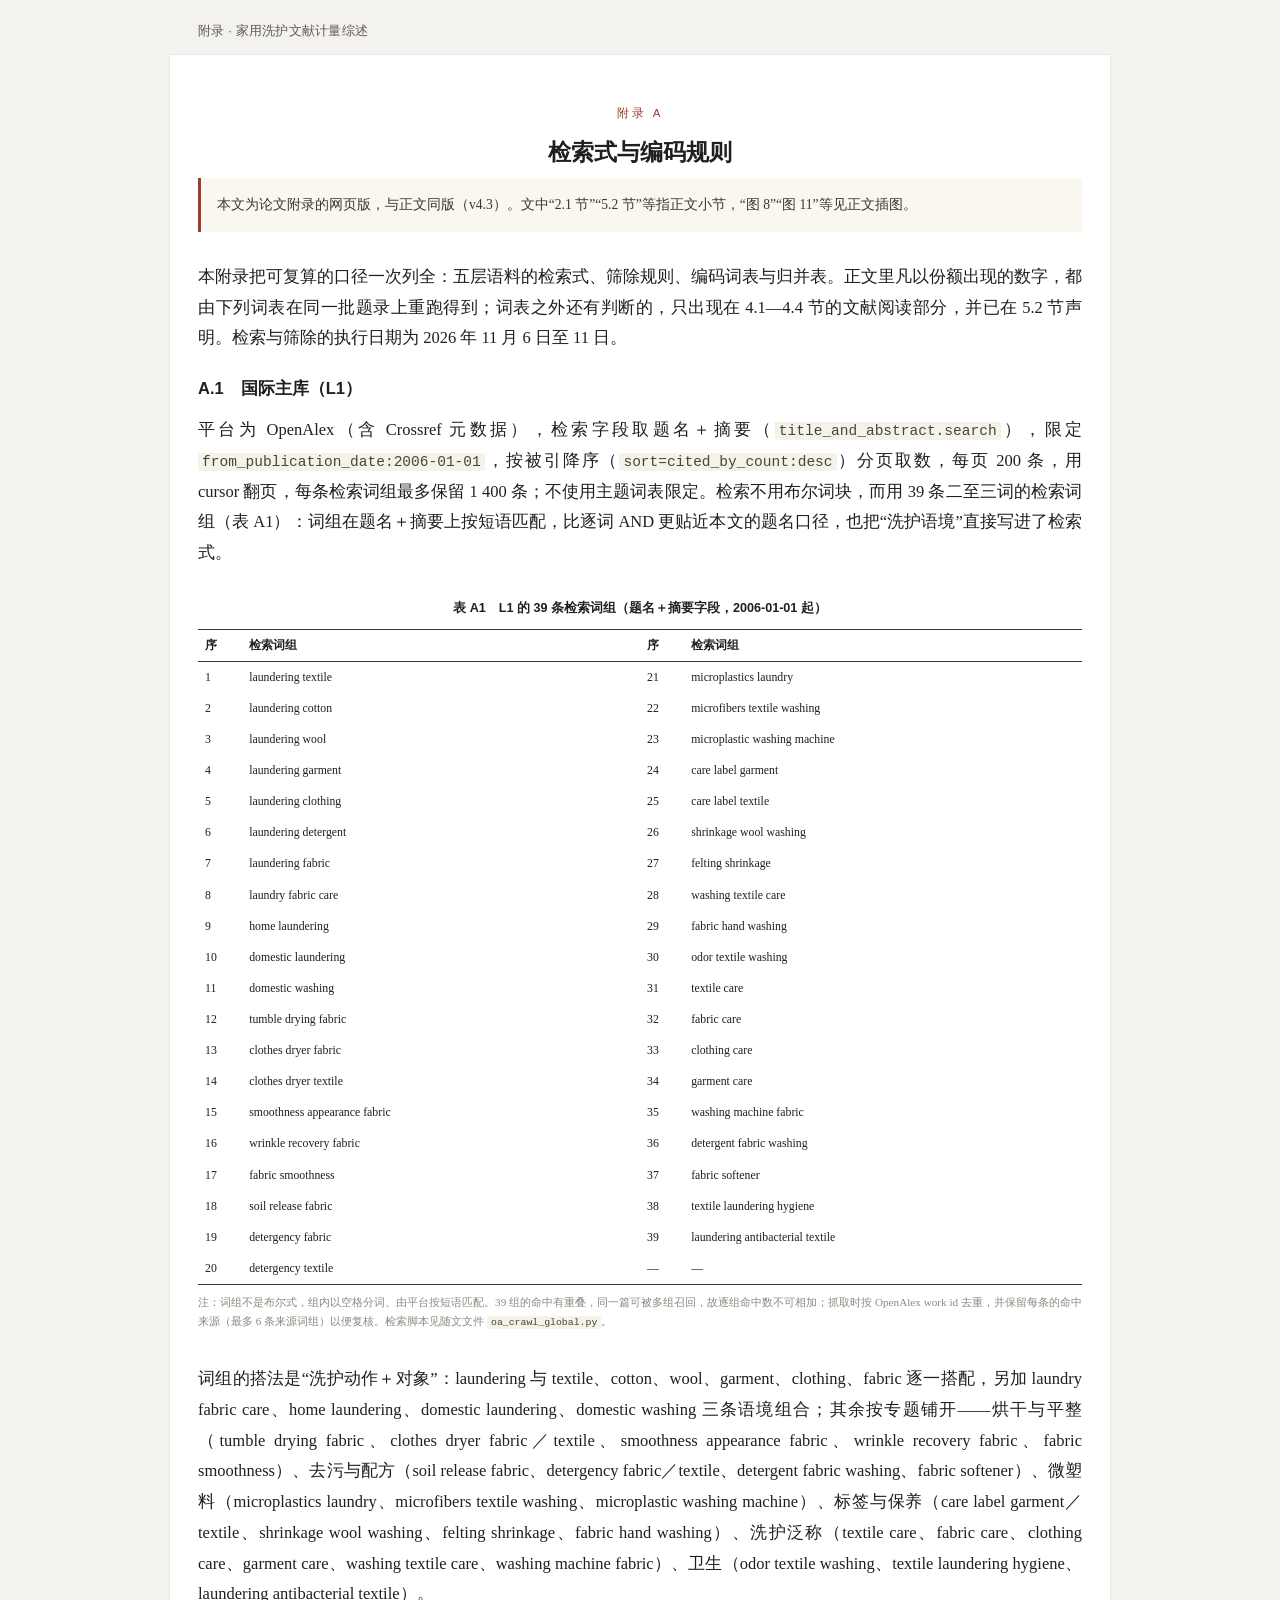
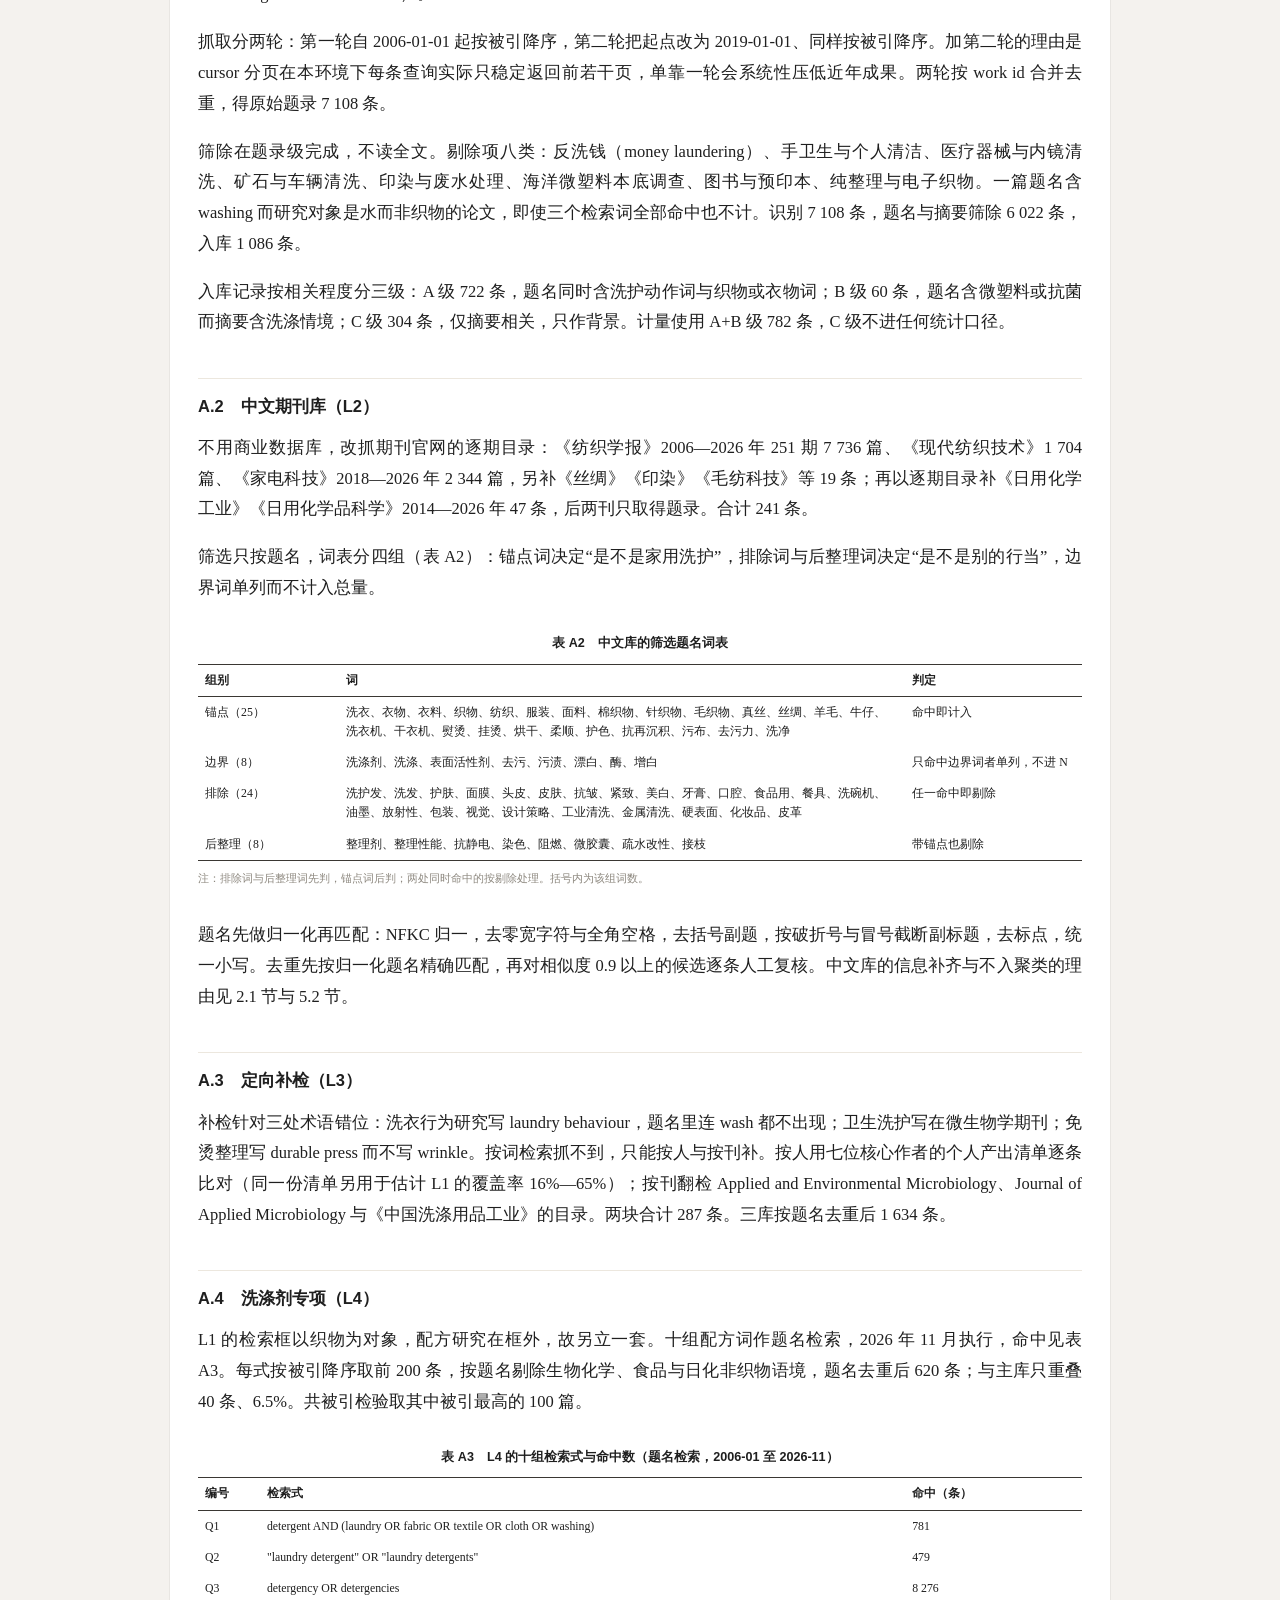
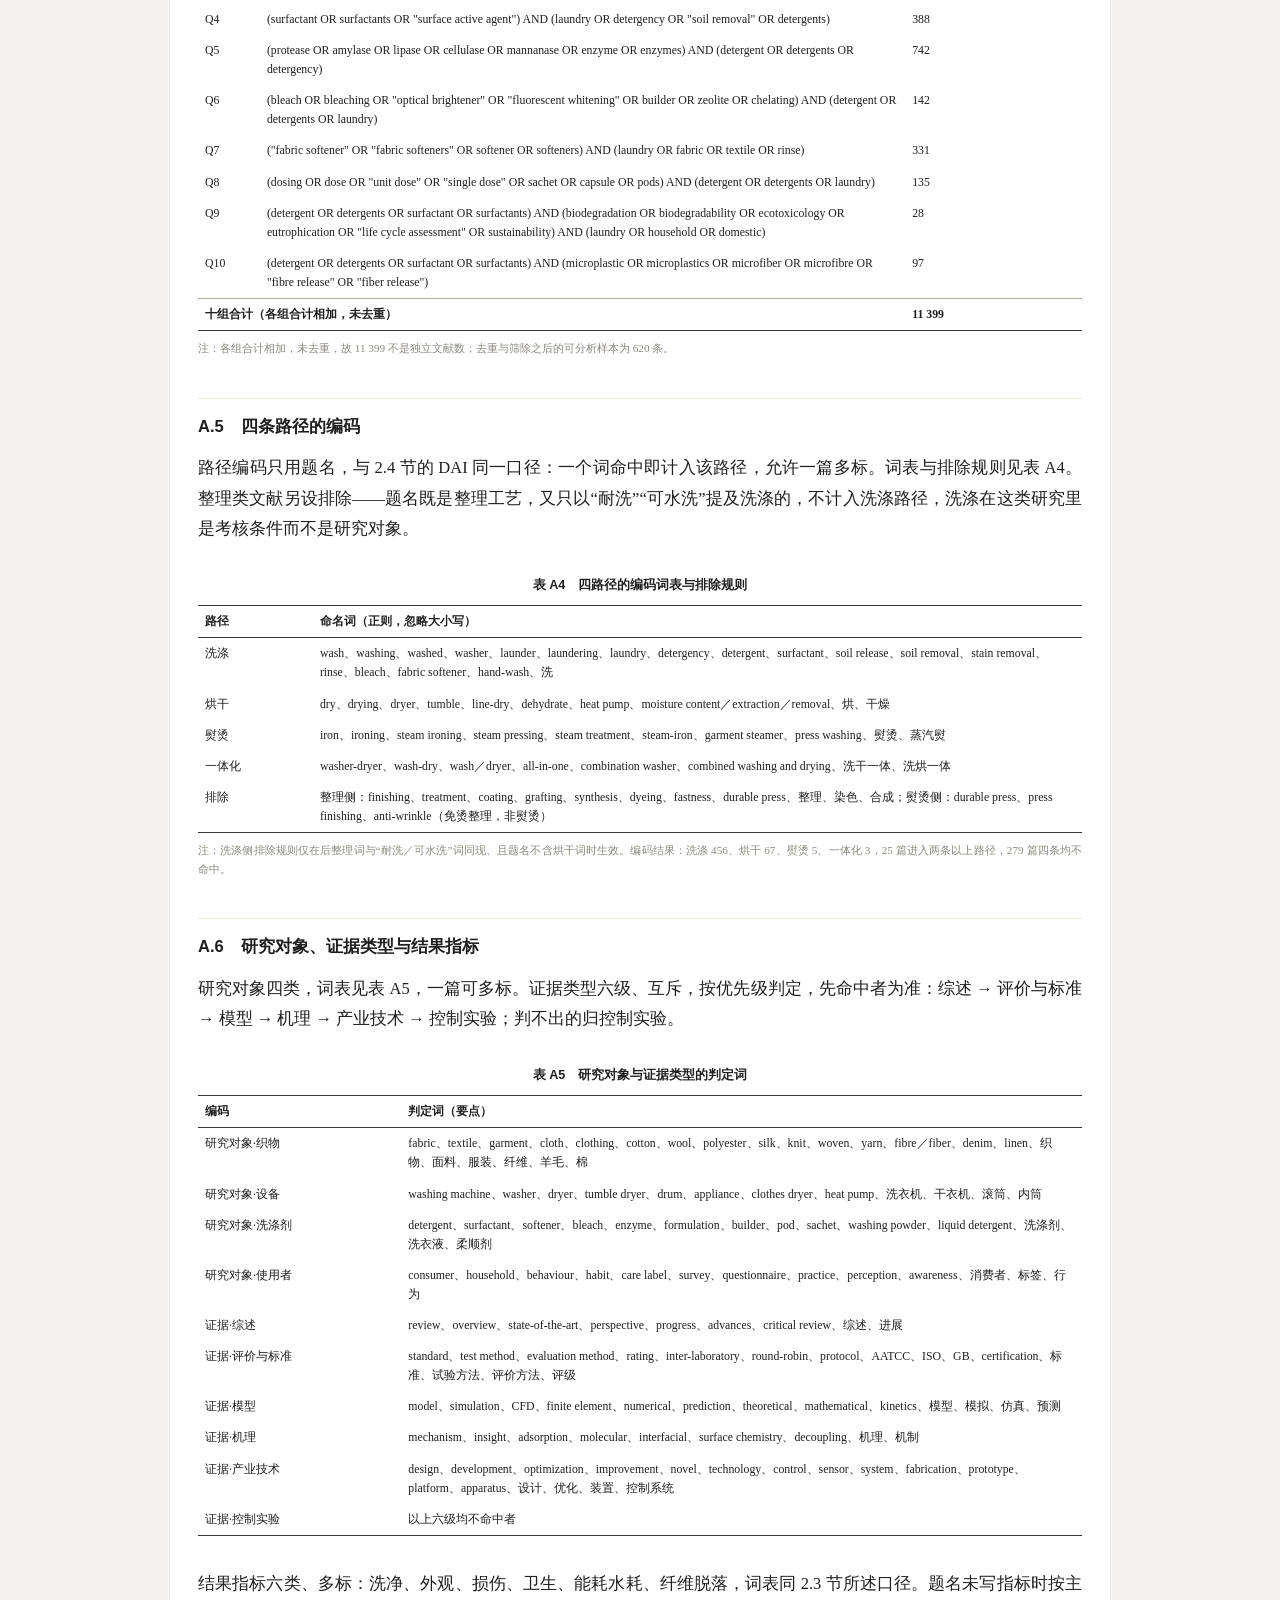
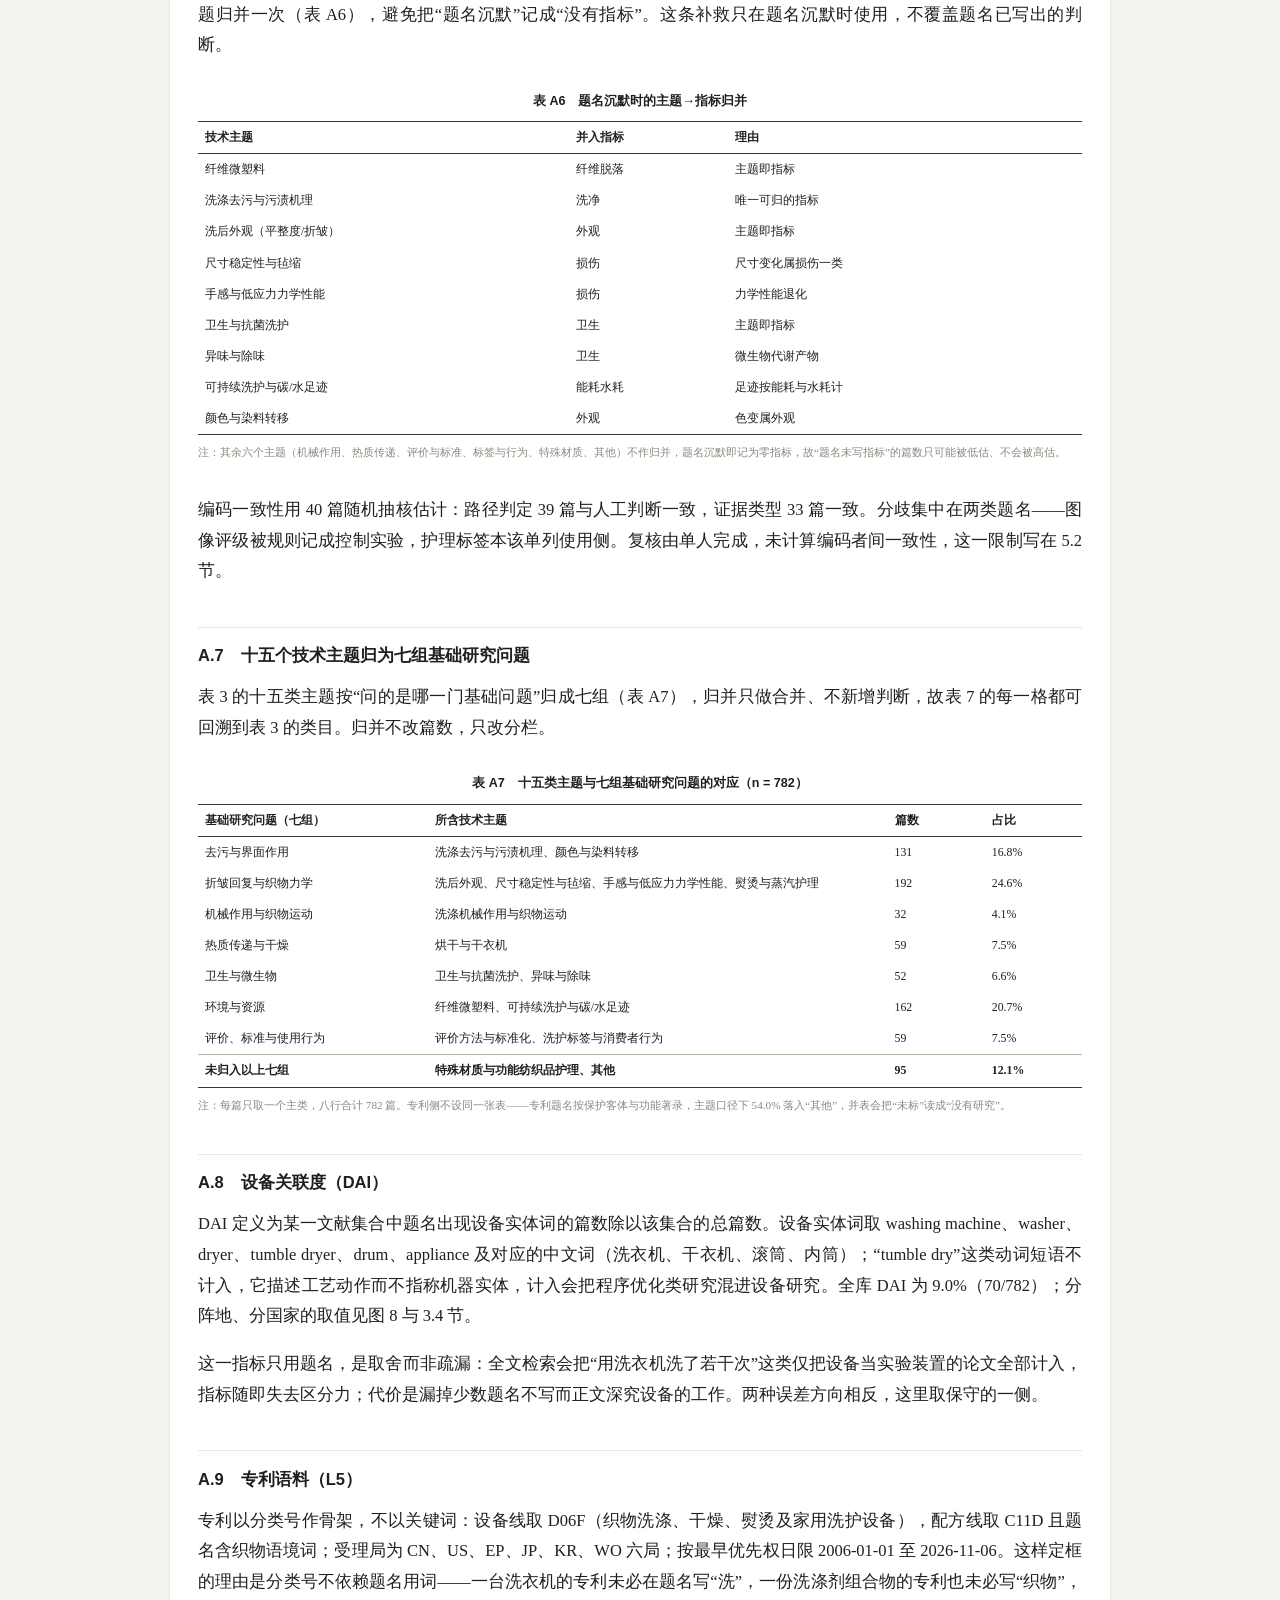
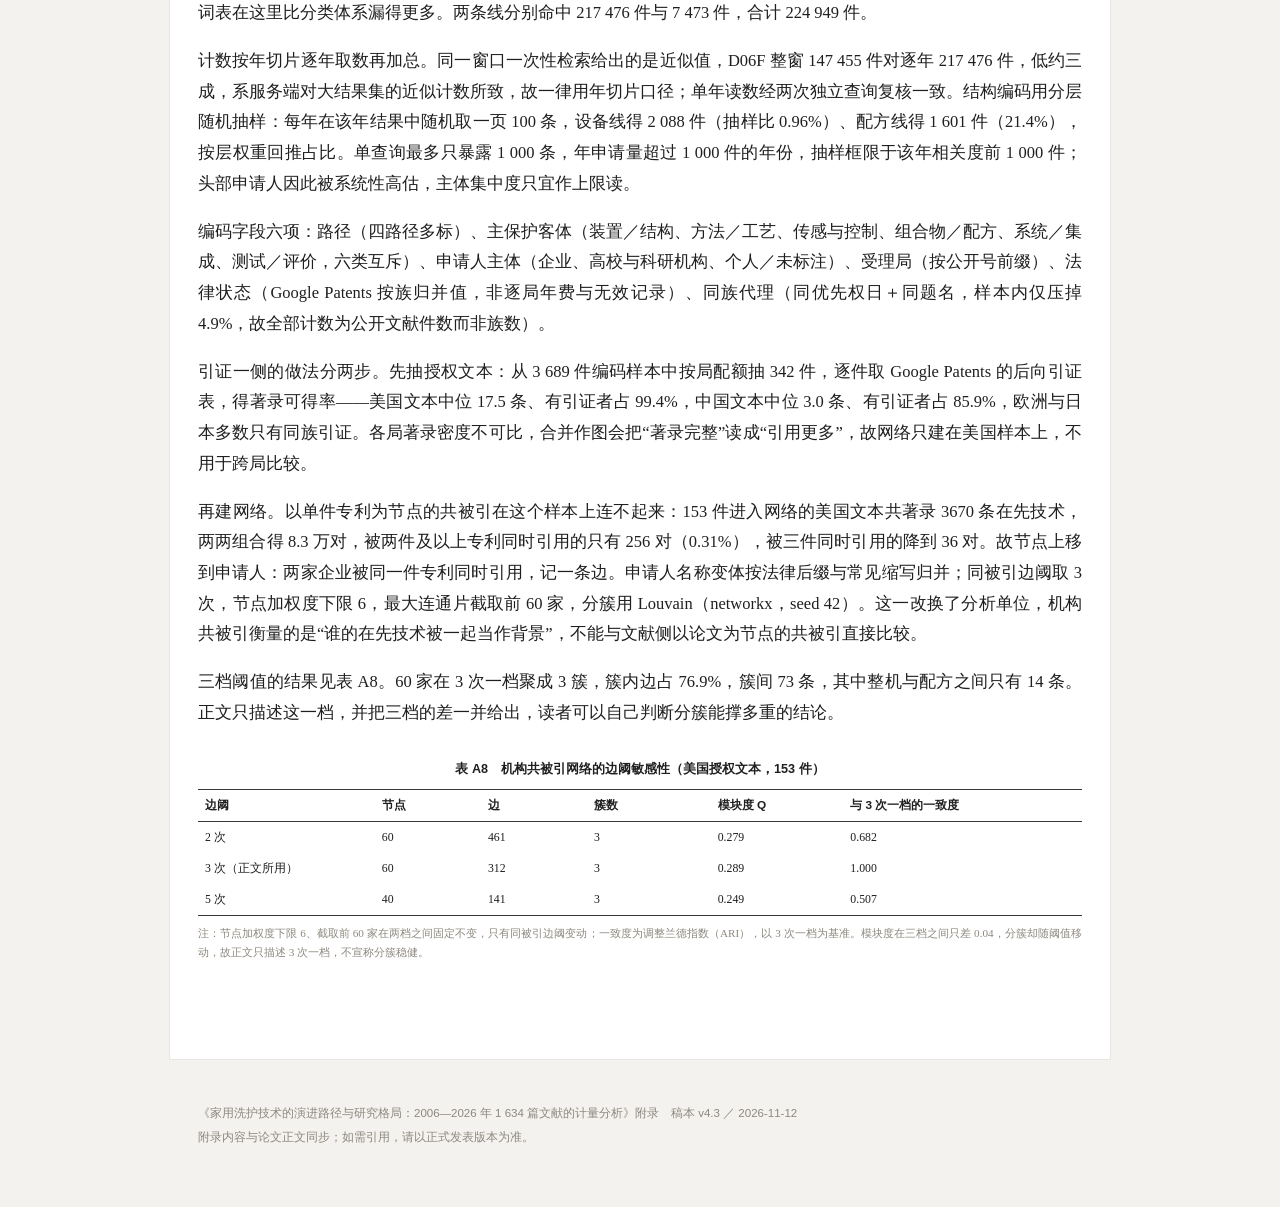
==== appendix-a.html @ b8ac2e01 "Add files via upload" ====
<!DOCTYPE html>
<html lang="zh-CN"><head><meta charset="utf-8">
<meta name="viewport" content="width=device-width, initial-scale=1">
<title>附录 A 检索式与编码规则 · 家用洗护文献计量综述</title>
<meta name="description" content="五层语料的检索式、筛除规则、编码词表与归并表，共 9 节、8 张表。">
<link rel="stylesheet" href="appendix.css">
</head><body>
<header class="top">
  <a class="brand" href="index.html">附录 · 家用洗护文献计量综述</a>
  <nav class="side"><p class="side-t">本页</p><ol><li><a href="#a1">A.1　国际主库（L1）</a></li><li><a href="#a2">A.2　中文期刊库（L2）</a></li><li><a href="#a3">A.3　定向补检（L3）</a></li><li><a href="#a4">A.4　洗涤剂专项（L4）</a></li><li><a href="#a5">A.5　四条路径的编码</a></li><li><a href="#a6">A.6　研究对象、证据类型与结果指标</a></li><li><a href="#a7">A.7　十五个技术主题归为七组基础研究问题</a></li><li><a href="#a8">A.8　设备关联度（DAI）</a></li><li><a href="#a9">A.9　专利语料（L5）</a></li></ol></nav>
</header>
<main>
<p class="kicker">附录 A</p>
<h1>检索式与编码规则</h1>
<p class="lead">本文为论文附录的网页版，与正文同版（v4.3）。文中“2.1 节”“5.2 节”等指正文小节，“图 8”“图 11”等见正文插图。</p>
<p>本附录把可复算的口径一次列全：五层语料的检索式、筛除规则、编码词表与归并表。正文里凡以份额出现的数字，都由下列词表在同一批题录上重跑得到；词表之外还有判断的，只出现在 4.1—4.4 节的文献阅读部分，并已在 5.2 节声明。检索与筛除的执行日期为 2026 年 11 月 6 日至 11 日。</p>

<h2 id="a1">A.1　国际主库（L1）</h2>

<p>平台为 OpenAlex（含 Crossref 元数据），检索字段取题名＋摘要（<code>title_and_abstract.search</code>），限定 <code>from_publication_date:2006-01-01</code>，按被引降序（<code>sort=cited_by_count:desc</code>）分页取数，每页 200 条，用 cursor 翻页，每条检索词组最多保留 1 400 条；不使用主题词表限定。检索不用布尔词块，而用 39 条二至三词的检索词组（表 A1）：词组在题名＋摘要上按短语匹配，比逐词 AND 更贴近本文的题名口径，也把“洗护语境”直接写进了检索式。</p>

<div class="tbl">
<p class="cap">表 A1　L1 的 39 条检索词组（题名＋摘要字段，2006-01-01 起）</p>
<table class="small fixed">
<colgroup><col style="width:5%"><col style="width:45%"><col style="width:5%"><col style="width:45%"></colgroup>
<thead><tr><th>序</th><th>检索词组</th><th>序</th><th>检索词组</th></tr></thead>
<tbody>
<tr><td>1</td><td>laundering textile</td><td>21</td><td>microplastics laundry</td></tr>
<tr><td>2</td><td>laundering cotton</td><td>22</td><td>microfibers textile washing</td></tr>
<tr><td>3</td><td>laundering wool</td><td>23</td><td>microplastic washing machine</td></tr>
<tr><td>4</td><td>laundering garment</td><td>24</td><td>care label garment</td></tr>
<tr><td>5</td><td>laundering clothing</td><td>25</td><td>care label textile</td></tr>
<tr><td>6</td><td>laundering detergent</td><td>26</td><td>shrinkage wool washing</td></tr>
<tr><td>7</td><td>laundering fabric</td><td>27</td><td>felting shrinkage</td></tr>
<tr><td>8</td><td>laundry fabric care</td><td>28</td><td>washing textile care</td></tr>
<tr><td>9</td><td>home laundering</td><td>29</td><td>fabric hand washing</td></tr>
<tr><td>10</td><td>domestic laundering</td><td>30</td><td>odor textile washing</td></tr>
<tr><td>11</td><td>domestic washing</td><td>31</td><td>textile care</td></tr>
<tr><td>12</td><td>tumble drying fabric</td><td>32</td><td>fabric care</td></tr>
<tr><td>13</td><td>clothes dryer fabric</td><td>33</td><td>clothing care</td></tr>
<tr><td>14</td><td>clothes dryer textile</td><td>34</td><td>garment care</td></tr>
<tr><td>15</td><td>smoothness appearance fabric</td><td>35</td><td>washing machine fabric</td></tr>
<tr><td>16</td><td>wrinkle recovery fabric</td><td>36</td><td>detergent fabric washing</td></tr>
<tr><td>17</td><td>fabric smoothness</td><td>37</td><td>fabric softener</td></tr>
<tr><td>18</td><td>soil release fabric</td><td>38</td><td>textile laundering hygiene</td></tr>
<tr><td>19</td><td>detergency fabric</td><td>39</td><td>laundering antibacterial textile</td></tr>
<tr><td>20</td><td>detergency textile</td><td>—</td><td>—</td></tr>
</tbody>
</table>
<p class="note">注：词组不是布尔式，组内以空格分词、由平台按短语匹配。39 组的命中有重叠，同一篇可被多组召回，故逐组命中数不可相加；抓取时按 OpenAlex work id 去重，并保留每条的命中来源（最多 6 条来源词组）以便复核。检索脚本见随文文件 <code>oa_crawl_global.py</code>。</p>
</div>

<p>词组的搭法是“洗护动作＋对象”：laundering 与 textile、cotton、wool、garment、clothing、fabric 逐一搭配，另加 laundry fabric care、home laundering、domestic laundering、domestic washing 三条语境组合；其余按专题铺开——烘干与平整（tumble drying fabric、clothes dryer fabric／textile、smoothness appearance fabric、wrinkle recovery fabric、fabric smoothness）、去污与配方（soil release fabric、detergency fabric／textile、detergent fabric washing、fabric softener）、微塑料（microplastics laundry、microfibers textile washing、microplastic washing machine）、标签与保养（care label garment／textile、shrinkage wool washing、felting shrinkage、fabric hand washing）、洗护泛称（textile care、fabric care、clothing care、garment care、washing textile care、washing machine fabric）、卫生（odor textile washing、textile laundering hygiene、laundering antibacterial textile）。</p>

<p>抓取分两轮：第一轮自 2006-01-01 起按被引降序，第二轮把起点改为 2019-01-01、同样按被引降序。加第二轮的理由是 cursor 分页在本环境下每条查询实际只稳定返回前若干页，单靠一轮会系统性压低近年成果。两轮按 work id 合并去重，得原始题录 7 108 条。</p>

<p>筛除在题录级完成，不读全文。剔除项八类：反洗钱（money laundering）、手卫生与个人清洁、医疗器械与内镜清洗、矿石与车辆清洗、印染与废水处理、海洋微塑料本底调查、图书与预印本、纯整理与电子织物。一篇题名含 washing 而研究对象是水而非织物的论文，即使三个检索词全部命中也不计。识别 7 108 条，题名与摘要筛除 6 022 条，入库 1 086 条。</p>

<p>入库记录按相关程度分三级：A 级 722 条，题名同时含洗护动作词与织物或衣物词；B 级 60 条，题名含微塑料或抗菌而摘要含洗涤情境；C 级 304 条，仅摘要相关，只作背景。计量使用 A+B 级 782 条，C 级不进任何统计口径。</p>

<h2 id="a2">A.2　中文期刊库（L2）</h2>

<p>不用商业数据库，改抓期刊官网的逐期目录：《纺织学报》2006—2026 年 251 期 7 736 篇、《现代纺织技术》1 704 篇、《家电科技》2018—2026 年 2 344 篇，另补《丝绸》《印染》《毛纺科技》等 19 条；再以逐期目录补《日用化学工业》《日用化学品科学》2014—2026 年 47 条，后两刊只取得题录。合计 241 条。</p>

<p>筛选只按题名，词表分四组（表 A2）：锚点词决定“是不是家用洗护”，排除词与后整理词决定“是不是别的行当”，边界词单列而不计入总量。</p>

<div class="tbl">
<p class="cap">表 A2　中文库的筛选题名词表</p>
<table class="small fixed">
<colgroup><col style="width:16%"><col style="width:64%"><col style="width:20%"></colgroup>
<thead><tr><th>组别</th><th>词</th><th>判定</th></tr></thead>
<tbody>
<tr><td>锚点（25）</td><td>洗衣、衣物、衣料、织物、纺织、服装、面料、棉织物、针织物、毛织物、真丝、丝绸、羊毛、牛仔、洗衣机、干衣机、熨烫、挂烫、烘干、柔顺、护色、抗再沉积、污布、去污力、洗净</td><td>命中即计入</td></tr>
<tr><td>边界（8）</td><td>洗涤剂、洗涤、表面活性剂、去污、污渍、漂白、酶、增白</td><td>只命中边界词者单列，不进 N</td></tr>
<tr><td>排除（24）</td><td>洗护发、洗发、护肤、面膜、头皮、皮肤、抗皱、紧致、美白、牙膏、口腔、食品用、餐具、洗碗机、油墨、放射性、包装、视觉、设计策略、工业清洗、金属清洗、硬表面、化妆品、皮革</td><td>任一命中即剔除</td></tr>
<tr><td>后整理（8）</td><td>整理剂、整理性能、抗静电、染色、阻燃、微胶囊、疏水改性、接枝</td><td>带锚点也剔除</td></tr>
</tbody>
</table>
<p class="note">注：排除词与后整理词先判，锚点词后判；两处同时命中的按剔除处理。括号内为该组词数。</p>
</div>

<p>题名先做归一化再匹配：NFKC 归一，去零宽字符与全角空格，去括号副题，按破折号与冒号截断副标题，去标点，统一小写。去重先按归一化题名精确匹配，再对相似度 0.9 以上的候选逐条人工复核。中文库的信息补齐与不入聚类的理由见 2.1 节与 5.2 节。</p>

<h2 id="a3">A.3　定向补检（L3）</h2>

<p>补检针对三处术语错位：洗衣行为研究写 laundry behaviour，题名里连 wash 都不出现；卫生洗护写在微生物学期刊；免烫整理写 durable press 而不写 wrinkle。按词检索抓不到，只能按人与按刊补。按人用七位核心作者的个人产出清单逐条比对（同一份清单另用于估计 L1 的覆盖率 16%—65%）；按刊翻检 Applied and Environmental Microbiology、Journal of Applied Microbiology 与《中国洗涤用品工业》的目录。两块合计 287 条。三库按题名去重后 1 634 条。</p>

<h2 id="a4">A.4　洗涤剂专项（L4）</h2>

<p>L1 的检索框以织物为对象，配方研究在框外，故另立一套。十组配方词作题名检索，2026 年 11 月执行，命中见表 A3。每式按被引降序取前 200 条，按题名剔除生物化学、食品与日化非织物语境，题名去重后 620 条；与主库只重叠 40 条、6.5%。共被引检验取其中被引最高的 100 篇。</p>

<div class="tbl">
<p class="cap">表 A3　L4 的十组检索式与命中数（题名检索，2006-01 至 2026-11）</p>
<table class="small fixed">
<colgroup><col style="width:7%"><col style="width:73%"><col style="width:20%"></colgroup>
<thead><tr><th>编号</th><th>检索式</th><th>命中（条）</th></tr></thead>
<tbody>
<tr><td>Q1</td><td>detergent AND (laundry OR fabric OR textile OR cloth OR washing)</td><td>781</td></tr>
<tr><td>Q2</td><td>"laundry detergent" OR "laundry detergents"</td><td>479</td></tr>
<tr><td>Q3</td><td>detergency OR detergencies</td><td>8 276</td></tr>
<tr><td>Q4</td><td>(surfactant OR surfactants OR "surface active agent") AND (laundry OR detergency OR "soil removal" OR detergents)</td><td>388</td></tr>
<tr><td>Q5</td><td>(protease OR amylase OR lipase OR cellulase OR mannanase OR enzyme OR enzymes) AND (detergent OR detergents OR detergency)</td><td>742</td></tr>
<tr><td>Q6</td><td>(bleach OR bleaching OR "optical brightener" OR "fluorescent whitening" OR builder OR zeolite OR chelating) AND (detergent OR detergents OR laundry)</td><td>142</td></tr>
<tr><td>Q7</td><td>("fabric softener" OR "fabric softeners" OR softener OR softeners) AND (laundry OR fabric OR textile OR rinse)</td><td>331</td></tr>
<tr><td>Q8</td><td>(dosing OR dose OR "unit dose" OR "single dose" OR sachet OR capsule OR pods) AND (detergent OR detergents OR laundry)</td><td>135</td></tr>
<tr><td>Q9</td><td>(detergent OR detergents OR surfactant OR surfactants) AND (biodegradation OR biodegradability OR ecotoxicology OR eutrophication OR "life cycle assessment" OR sustainability) AND (laundry OR household OR domestic)</td><td>28</td></tr>
<tr><td>Q10</td><td>(detergent OR detergents OR surfactant OR surfactants) AND (microplastic OR microplastics OR microfiber OR microfibre OR "fibre release" OR "fiber release")</td><td>97</td></tr>
<tr class="sum"><td colspan="2">十组合计（各组合计相加，未去重）</td><td>11 399</td></tr>
</tbody>
</table>
<p class="note">注：各组合计相加，未去重，故 11 399 不是独立文献数；去重与筛除之后的可分析样本为 620 条。</p>
</div>

<h2 id="a5">A.5　四条路径的编码</h2>

<p>路径编码只用题名，与 2.4 节的 DAI 同一口径：一个词命中即计入该路径，允许一篇多标。词表与排除规则见表 A4。整理类文献另设排除——题名既是整理工艺，又只以“耐洗”“可水洗”提及洗涤的，不计入洗涤路径，洗涤在这类研究里是考核条件而不是研究对象。</p>

<div class="tbl">
<p class="cap">表 A4　四路径的编码词表与排除规则</p>
<table class="small fixed">
<colgroup><col style="width:13%"><col style="width:87%"></colgroup>
<thead><tr><th>路径</th><th>命名词（正则，忽略大小写）</th></tr></thead>
<tbody>
<tr><td>洗涤</td><td>wash、washing、washed、washer、launder、laundering、laundry、detergency、detergent、surfactant、soil release、soil removal、stain removal、rinse、bleach、fabric softener、hand-wash、洗</td></tr>
<tr><td>烘干</td><td>dry、drying、dryer、tumble、line-dry、dehydrate、heat pump、moisture content／extraction／removal、烘、干燥</td></tr>
<tr><td>熨烫</td><td>iron、ironing、steam ironing、steam pressing、steam treatment、steam-iron、garment steamer、press washing、熨烫、蒸汽熨</td></tr>
<tr><td>一体化</td><td>washer-dryer、wash-dry、wash／dryer、all-in-one、combination washer、combined washing and drying、洗干一体、洗烘一体</td></tr>
<tr><td>排除</td><td>整理侧：finishing、treatment、coating、grafting、synthesis、dyeing、fastness、durable press、整理、染色、合成；熨烫侧：durable press、press finishing、anti-wrinkle（免烫整理，非熨烫）</td></tr>
</tbody>
</table>
<p class="note">注：洗涤侧排除规则仅在后整理词与“耐洗／可水洗”词同现、且题名不含烘干词时生效。编码结果：洗涤 456、烘干 67、熨烫 5、一体化 3，25 篇进入两条以上路径，279 篇四条均不命中。</p>
</div>

<h2 id="a6">A.6　研究对象、证据类型与结果指标</h2>

<p>研究对象四类，词表见表 A5，一篇可多标。证据类型六级、互斥，按优先级判定，先命中者为准：综述 → 评价与标准 → 模型 → 机理 → 产业技术 → 控制实验；判不出的归控制实验。</p>

<div class="tbl">
<p class="cap">表 A5　研究对象与证据类型的判定词</p>
<table class="small fixed">
<colgroup><col style="width:23%"><col style="width:77%"></colgroup>
<thead><tr><th>编码</th><th>判定词（要点）</th></tr></thead>
<tbody>
<tr><td>研究对象·织物</td><td>fabric、textile、garment、cloth、clothing、cotton、wool、polyester、silk、knit、woven、yarn、fibre／fiber、denim、linen、织物、面料、服装、纤维、羊毛、棉</td></tr>
<tr><td>研究对象·设备</td><td>washing machine、washer、dryer、tumble dryer、drum、appliance、clothes dryer、heat pump、洗衣机、干衣机、滚筒、内筒</td></tr>
<tr><td>研究对象·洗涤剂</td><td>detergent、surfactant、softener、bleach、enzyme、formulation、builder、pod、sachet、washing powder、liquid detergent、洗涤剂、洗衣液、柔顺剂</td></tr>
<tr><td>研究对象·使用者</td><td>consumer、household、behaviour、habit、care label、survey、questionnaire、practice、perception、awareness、消费者、标签、行为</td></tr>
<tr><td>证据·综述</td><td>review、overview、state-of-the-art、perspective、progress、advances、critical review、综述、进展</td></tr>
<tr><td>证据·评价与标准</td><td>standard、test method、evaluation method、rating、inter-laboratory、round-robin、protocol、AATCC、ISO、GB、certification、标准、试验方法、评价方法、评级</td></tr>
<tr><td>证据·模型</td><td>model、simulation、CFD、finite element、numerical、prediction、theoretical、mathematical、kinetics、模型、模拟、仿真、预测</td></tr>
<tr><td>证据·机理</td><td>mechanism、insight、adsorption、molecular、interfacial、surface chemistry、decoupling、机理、机制</td></tr>
<tr><td>证据·产业技术</td><td>design、development、optimization、improvement、novel、technology、control、sensor、system、fabrication、prototype、platform、apparatus、设计、优化、装置、控制系统</td></tr>
<tr><td>证据·控制实验</td><td>以上六级均不命中者</td></tr>
</tbody>
</table>
</div>

<p>结果指标六类、多标：洗净、外观、损伤、卫生、能耗水耗、纤维脱落，词表同 2.3 节所述口径。题名未写指标时按主题归并一次（表 A6），避免把“题名沉默”记成“没有指标”。这条补救只在题名沉默时使用，不覆盖题名已写出的判断。</p>

<div class="tbl">
<p class="cap">表 A6　题名沉默时的主题→指标归并</p>
<table class="small fixed">
<colgroup><col style="width:42%"><col style="width:18%"><col style="width:40%"></colgroup>
<thead><tr><th>技术主题</th><th>并入指标</th><th>理由</th></tr></thead>
<tbody>
<tr><td>纤维微塑料</td><td>纤维脱落</td><td>主题即指标</td></tr>
<tr><td>洗涤去污与污渍机理</td><td>洗净</td><td>唯一可归的指标</td></tr>
<tr><td>洗后外观（平整度/折皱）</td><td>外观</td><td>主题即指标</td></tr>
<tr><td>尺寸稳定性与毡缩</td><td>损伤</td><td>尺寸变化属损伤一类</td></tr>
<tr><td>手感与低应力力学性能</td><td>损伤</td><td>力学性能退化</td></tr>
<tr><td>卫生与抗菌洗护</td><td>卫生</td><td>主题即指标</td></tr>
<tr><td>异味与除味</td><td>卫生</td><td>微生物代谢产物</td></tr>
<tr><td>可持续洗护与碳/水足迹</td><td>能耗水耗</td><td>足迹按能耗与水耗计</td></tr>
<tr><td>颜色与染料转移</td><td>外观</td><td>色变属外观</td></tr>
</tbody>
</table>
<p class="note">注：其余六个主题（机械作用、热质传递、评价与标准、标签与行为、特殊材质、其他）不作归并，题名沉默即记为零指标，故“题名未写指标”的篇数只可能被低估、不会被高估。</p>
</div>

<p>编码一致性用 40 篇随机抽核估计：路径判定 39 篇与人工判断一致，证据类型 33 篇一致。分歧集中在两类题名——图像评级被规则记成控制实验，护理标签本该单列使用侧。复核由单人完成，未计算编码者间一致性，这一限制写在 5.2 节。</p>

<h2 id="a7">A.7　十五个技术主题归为七组基础研究问题</h2>

<p>表 3 的十五类主题按“问的是哪一门基础问题”归成七组（表 A7），归并只做合并、不新增判断，故表 7 的每一格都可回溯到表 3 的类目。归并不改篇数，只改分栏。</p>

<div class="tbl">
<p class="cap">表 A7　十五类主题与七组基础研究问题的对应（n = 782）</p>
<table class="small fixed">
<colgroup><col style="width:26%"><col style="width:52%"><col style="width:11%"><col style="width:11%"></colgroup>
<thead><tr><th>基础研究问题（七组）</th><th>所含技术主题</th><th>篇数</th><th>占比</th></tr></thead>
<tbody>
<tr><td>去污与界面作用</td><td>洗涤去污与污渍机理、颜色与染料转移</td><td>131</td><td>16.8%</td></tr>
<tr><td>折皱回复与织物力学</td><td>洗后外观、尺寸稳定性与毡缩、手感与低应力力学性能、熨烫与蒸汽护理</td><td>192</td><td>24.6%</td></tr>
<tr><td>机械作用与织物运动</td><td>洗涤机械作用与织物运动</td><td>32</td><td>4.1%</td></tr>
<tr><td>热质传递与干燥</td><td>烘干与干衣机</td><td>59</td><td>7.5%</td></tr>
<tr><td>卫生与微生物</td><td>卫生与抗菌洗护、异味与除味</td><td>52</td><td>6.6%</td></tr>
<tr><td>环境与资源</td><td>纤维微塑料、可持续洗护与碳/水足迹</td><td>162</td><td>20.7%</td></tr>
<tr><td>评价、标准与使用行为</td><td>评价方法与标准化、洗护标签与消费者行为</td><td>59</td><td>7.5%</td></tr>
<tr class="sum"><td>未归入以上七组</td><td>特殊材质与功能纺织品护理、其他</td><td>95</td><td>12.1%</td></tr>
</tbody>
</table>
<p class="note">注：每篇只取一个主类，八行合计 782 篇。专利侧不设同一张表——专利题名按保护客体与功能著录，主题口径下 54.0% 落入“其他”，并表会把“未标”读成“没有研究”。</p>
</div>

<h2 id="a8">A.8　设备关联度（DAI）</h2>

<p>DAI 定义为某一文献集合中题名出现设备实体词的篇数除以该集合的总篇数。设备实体词取 washing machine、washer、dryer、tumble dryer、drum、appliance 及对应的中文词（洗衣机、干衣机、滚筒、内筒）；“tumble dry”这类动词短语不计入，它描述工艺动作而不指称机器实体，计入会把程序优化类研究混进设备研究。全库 DAI 为 9.0%（70/782）；分阵地、分国家的取值见图 8 与 3.4 节。</p>

<p>这一指标只用题名，是取舍而非疏漏：全文检索会把“用洗衣机洗了若干次”这类仅把设备当实验装置的论文全部计入，指标随即失去区分力；代价是漏掉少数题名不写而正文深究设备的工作。两种误差方向相反，这里取保守的一侧。</p>


<h2 id="a9">A.9　专利语料（L5）</h2>

<p>专利以分类号作骨架，不以关键词：设备线取 D06F（织物洗涤、干燥、熨烫及家用洗护设备），配方线取 C11D 且题名含织物语境词；受理局为 CN、US、EP、JP、KR、WO 六局；按最早优先权日限 2006-01-01 至 2026-11-06。这样定框的理由是分类号不依赖题名用词——一台洗衣机的专利未必在题名写“洗”，一份洗涤剂组合物的专利也未必写“织物”，词表在这里比分类体系漏得更多。两条线分别命中 217 476 件与 7 473 件，合计 224 949 件。</p>

<p>计数按年切片逐年取数再加总。同一窗口一次性检索给出的是近似值，D06F 整窗 147 455 件对逐年 217 476 件，低约三成，系服务端对大结果集的近似计数所致，故一律用年切片口径；单年读数经两次独立查询复核一致。结构编码用分层随机抽样：每年在该年结果中随机取一页 100 条，设备线得 2 088 件（抽样比 0.96%）、配方线得 1 601 件（21.4%），按层权重回推占比。单查询最多只暴露 1 000 条，年申请量超过 1 000 件的年份，抽样框限于该年相关度前 1 000 件；头部申请人因此被系统性高估，主体集中度只宜作上限读。</p>

<p>编码字段六项：路径（四路径多标）、主保护客体（装置／结构、方法／工艺、传感与控制、组合物／配方、系统／集成、测试／评价，六类互斥）、申请人主体（企业、高校与科研机构、个人／未标注）、受理局（按公开号前缀）、法律状态（Google Patents 按族归并值，非逐局年费与无效记录）、同族代理（同优先权日＋同题名，样本内仅压掉 4.9%，故全部计数为公开文献件数而非族数）。</p>
<p>引证一侧的做法分两步。先抽授权文本：从 3 689 件编码样本中按局配额抽 342 件，逐件取 Google Patents 的后向引证表，得著录可得率——美国文本中位 17.5 条、有引证者占 99.4%，中国文本中位 3.0 条、有引证者占 85.9%，欧洲与日本多数只有同族引证。各局著录密度不可比，合并作图会把“著录完整”读成“引用更多”，故网络只建在美国样本上，不用于跨局比较。</p><p>再建网络。以单件专利为节点的共被引在这个样本上连不起来：153 件进入网络的美国文本共著录 3670 条在先技术，两两组合得 8.3 万对，被两件及以上专利同时引用的只有 256 对（0.31%），被三件同时引用的降到 36 对。故节点上移到申请人：两家企业被同一件专利同时引用，记一条边。申请人名称变体按法律后缀与常见缩写归并；同被引边阈取 3 次，节点加权度下限 6，最大连通片截取前 60 家，分簇用 Louvain（networkx，seed 42）。这一改换了分析单位，机构共被引衡量的是“谁的在先技术被一起当作背景”，不能与文献侧以论文为节点的共被引直接比较。</p><p>三档阈值的结果见表 A8。60 家在 3 次一档聚成 3 簇，簇内边占 76.9%，簇间 73 条，其中整机与配方之间只有 14 条。正文只描述这一档，并把三档的差一并给出，读者可以自己判断分簇能撑多重的结论。</p>

<div class="tbl">
<p class="cap">表 A8　机构共被引网络的边阈敏感性（美国授权文本，153 件）</p>
<table class="small fixed">
<colgroup><col style="width:20%"><col style="width:12%"><col style="width:12%"><col style="width:14%"><col style="width:15%"><col style="width:27%"></colgroup>
<thead><tr><th>边阈</th><th>节点</th><th>边</th><th>簇数</th><th>模块度 Q</th><th>与 3 次一档的一致度</th></tr></thead>
<tbody>
<tr><td>2 次</td><td>60</td><td>461</td><td>3</td><td>0.279</td><td>0.682</td></tr>
<tr><td>3 次（正文所用）</td><td>60</td><td>312</td><td>3</td><td>0.289</td><td>1.000</td></tr>
<tr><td>5 次</td><td>40</td><td>141</td><td>3</td><td>0.249</td><td>0.507</td></tr>
</tbody>
</table>
<p class="note">注：节点加权度下限 6、截取前 60 家在两档之间固定不变，只有同被引边阈变动；一致度为调整兰德指数（ARI），以 3 次一档为基准。模块度在三档之间只差 0.04，分簇却随阈值移动，故正文只描述 3 次一档，不宣称分簇稳健。</p>
</div>


</main>
<footer>
  <p>《家用洗护技术的演进路径与研究格局：2006—2026 年 1 634 篇文献的计量分析》附录　稿本 v4.3 ／ 2026-11-12</p>
  <p>附录内容与论文正文同步；如需引用，请以正式发表版本为准。</p>
</footer>
</body></html>
---- appendix.css ----
/* 附录站点 · 与手稿同一套色与字体，去掉屏幕阅读器的浮动目录 */
:root{
  --ink:#1f1f1f; --muted:#5f5b54; --faint:#8d887f;
  --rule:#cfc9be; --red:#9e3b2e; --blue:#41637f; --tint:#faf7f1;
  --paper:#fff; --bg:#f4f2ee;
}
*{box-sizing:border-box}
html{-webkit-text-size-adjust:100%; scroll-behavior:smooth}
body{
  margin:0; background:var(--bg); color:var(--ink);
  font-family:"Songti SC","Source Han Serif SC","Noto Serif CJK SC","STSong",serif;
  font-size:16.5px; line-height:1.86;
}
a{color:var(--blue); text-decoration:none}
a:hover{text-decoration:underline; text-decoration-thickness:1px; text-underline-offset:2px}

.top{
  display:flex; align-items:center; gap:18px; justify-content:space-between;
  max-width:940px; margin:0 auto; padding:20px 28px 12px;
  font-family:"PingFang SC","Hiragino Sans GB",sans-serif; font-size:12.5px;
}
.brand{color:var(--muted); letter-spacing:.02em}
.pager{display:flex; gap:14px; flex-wrap:wrap}
.pg{color:var(--muted); border-bottom:1px solid transparent; padding-bottom:1px}
.pg:hover{color:var(--red); border-bottom-color:var(--red); text-decoration:none}

main{
  max-width:940px; margin:0 auto 44px; background:var(--paper);
  padding:48px 28px 64px; box-shadow:0 0 0 1px rgba(0,0,0,.05);
}

.kicker{
  font-family:"PingFang SC","Hiragino Sans GB",sans-serif;
  font-size:11.5px; letter-spacing:.26em; color:var(--red);
  text-align:center; margin:0 0 10px;
}
h1{
  font-family:"PingFang SC","Hiragino Sans GB","Microsoft YaHei",sans-serif;
  font-size:23px; line-height:1.55; font-weight:600; text-align:center; margin:0 0 8px;
}
.sub{
  text-align:center; font-size:14px; color:var(--muted); margin:0 0 14px;
  font-family:"PingFang SC","Hiragino Sans GB",sans-serif;
}
.authors{text-align:center; font-size:14.5px; margin:0 0 2px}
.authors sup,.affil sup{font-size:.66em; vertical-align:super}
.affil{text-align:center; font-size:12px; color:var(--muted); margin:0 0 30px}

.lead{
  font-size:13.6px; line-height:1.9; color:#3a3733; background:var(--tint);
  border-left:3px solid var(--red); padding:14px 16px; margin:0 0 30px; text-align:justify;
}
.note-lead{margin:26px 0 0; border-left-color:var(--rule)}

h2{
  font-family:"PingFang SC","Hiragino Sans GB","Microsoft YaHei",sans-serif;
  font-size:16.5px; font-weight:600; line-height:1.7;
  margin:2.4em 0 .8em; padding-top:.8em; border-top:1px solid #ece7de;
  scroll-margin-top:24px;
}
h2:first-of-type{border-top:none; padding-top:0; margin-top:1.2em}
p{margin:0 0 1.05em; text-align:justify; text-justify:inter-ideograph}
b,strong{font-weight:600}
code{
  font-family:"SF Mono","Menlo",monospace; font-size:.88em; color:#4a443c;
  overflow-wrap:anywhere;
  background:#f5f2ea; padding:1px 4px; border-radius:2px;
}

/* 表 */
.tbl{margin:1.8em 0 2em; break-inside:avoid}
.tbl .cap{
  font-family:"PingFang SC","Hiragino Sans GB",sans-serif;
  font-size:12.6px; font-weight:600; text-align:center; margin:0 0 9px; line-height:1.7;
}
table{
  width:100%; border-collapse:collapse; font-size:12.4px; line-height:1.62;
  font-family:"Times New Roman","Songti SC","Source Han Serif SC",serif;
  border-top:1.3px solid #3a3733; border-bottom:1.3px solid #3a3733;
}
thead th{
  font-family:"PingFang SC","Hiragino Sans GB",sans-serif; font-weight:600;
  text-align:left; padding:7px 8px; border-bottom:.9px solid #3a3733; vertical-align:bottom;
}
tbody td{padding:7px 8px; vertical-align:top; text-align:left}
tbody tr.sum td{border-top:.7px solid #b6afa3; font-weight:600}
table.fixed{table-layout:fixed}
table.small{font-size:11.8px}
table.small thead th,table.small tbody td{padding:6px 7px}
.tbl .note{font-size:11.2px; color:var(--faint); line-height:1.68; margin:8px 0 0; text-align:justify}

/* 首页卡片 */
.cards{display:grid; gap:14px; grid-template-columns:1fr; margin:30px 0 8px}
.card{
  display:block; border:1px solid #e6e0d5; background:#fcfaf6;
  padding:20px 22px 18px; color:inherit; transition:border-color .15s, background .15s;
}
.card:hover{border-color:var(--red); background:#fff; text-decoration:none}
.card-tag{
  font-family:"PingFang SC","Hiragino Sans GB",sans-serif;
  font-size:11px; letter-spacing:.2em; color:var(--red); margin:0 0 6px;
}
.card h2{
  font-size:16px; margin:0 0 6px; padding:0; border:none; font-weight:600;
}
.card-d{font-size:13.4px; color:var(--muted); margin:0 0 8px; line-height:1.7}
.card-m{
  font-family:"PingFang SC","Hiragino Sans GB",sans-serif;
  font-size:11.5px; color:var(--faint); margin:0;
}

footer{
  max-width:940px; margin:0 auto 60px; padding:0 28px;
  font-family:"PingFang SC","Hiragino Sans GB",sans-serif;
  font-size:11.5px; line-height:1.8; color:var(--faint);
}
footer p{margin:0 0 .3em; text-align:left}

/* 侧栏目录：宽屏才出现，窄屏靠 h2 直接读 */
.side{display:none}

@media (min-width:1400px){
  main{margin-left:calc(50% - 470px); margin-right:auto; width:940px}
  .top{max-width:940px; margin-left:calc(50% - 470px)}
  footer{max-width:940px; margin-left:calc(50% - 470px)}
  .side{
    display:block; position:fixed; top:78px; left:calc(50% + 484px); width:186px;
    max-height:calc(100vh - 140px); overflow-y:auto;
    font-family:"PingFang SC","Hiragino Sans GB",sans-serif;
    font-size:11.6px; line-height:1.55;
  }
  .side-t{
    margin:0 0 8px; padding-bottom:7px; border-bottom:1px solid #e3ddd2;
    font-size:10.5px; letter-spacing:.22em; color:var(--faint);
  }
  .side ol{list-style:none; margin:0; padding:0}
  .side li{margin:0 0 2px}
  .side a{display:block; padding:3px 2px 3px 9px; color:var(--muted); border-left:2px solid transparent}
  .side a:hover{color:var(--ink); background:var(--tint); text-decoration:none}
}

@media (max-width:700px){
  body{font-size:16px}
  /* 窄屏下两端对齐会把长串 code 拉成“字 段 取 题 名”式的空档，改左对齐 */
  p,.lead,figcaption{text-align:left}
  main{padding:30px 18px 44px}
  h1{font-size:20px}
  table{font-size:11px}
  .top{padding:16px 18px 8px}
}

@media print{
  body{background:#fff; font-size:10.8pt}
  .top{display:none}
  main{box-shadow:none; max-width:none; width:auto; margin:0; padding:0}
  .lead{border-left:none; background:none; padding:0; font-style:italic}
  thead{display:table-header-group}
  tr{break-inside:avoid}
  h2{break-after:avoid}
  .tbl,.card{break-inside:avoid}
  a{color:inherit}
}
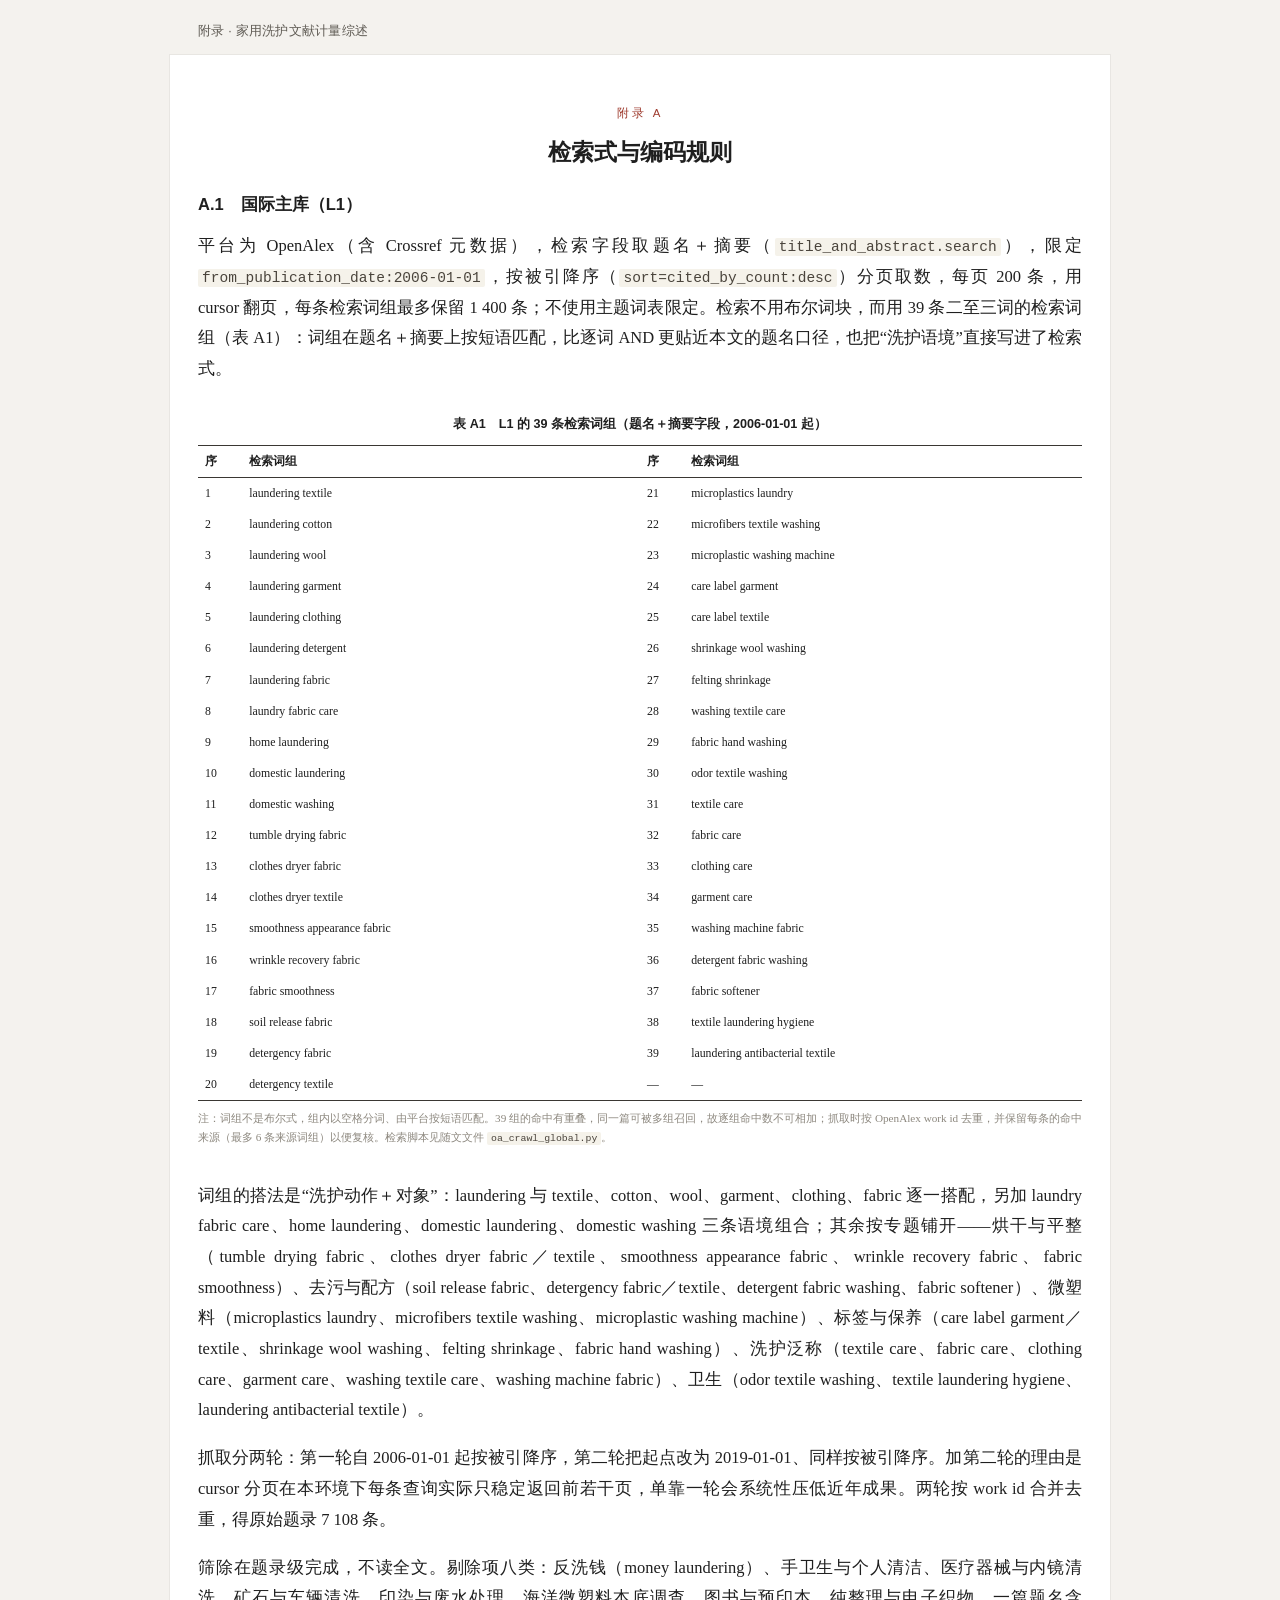
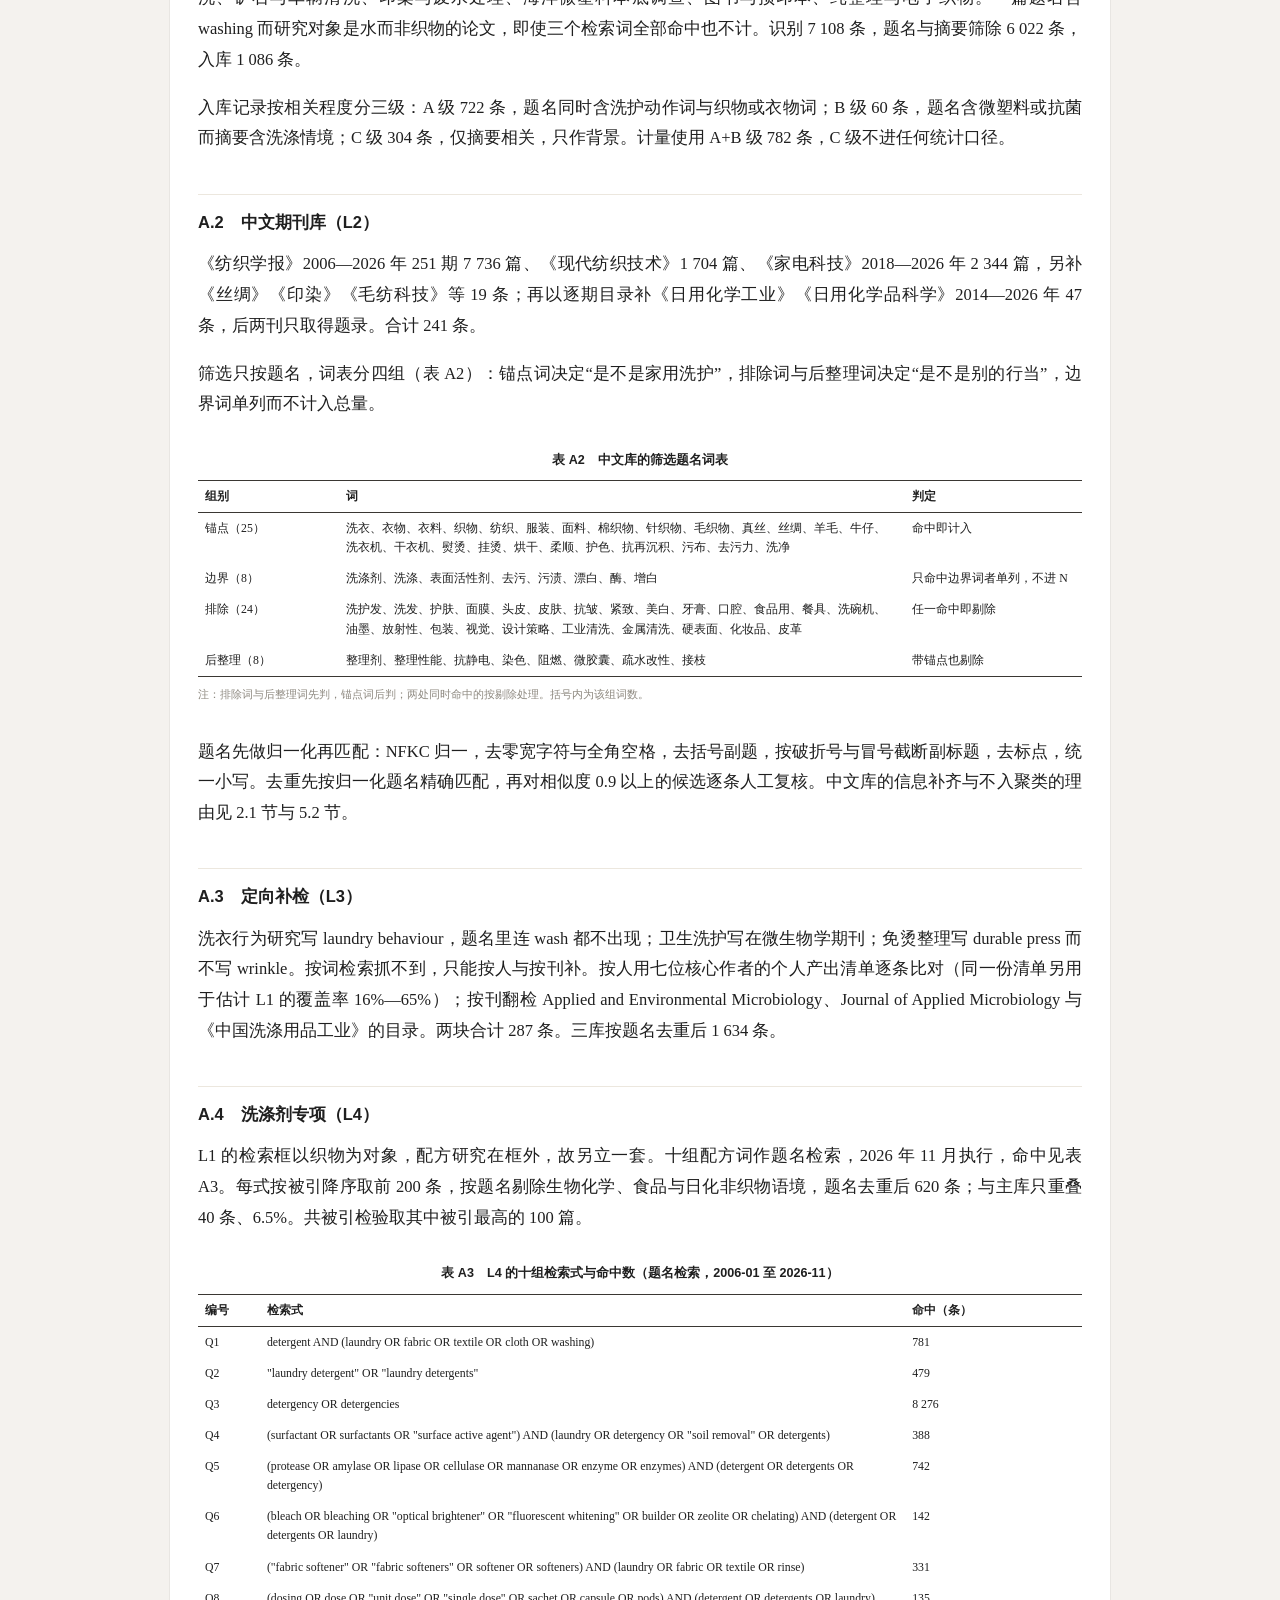
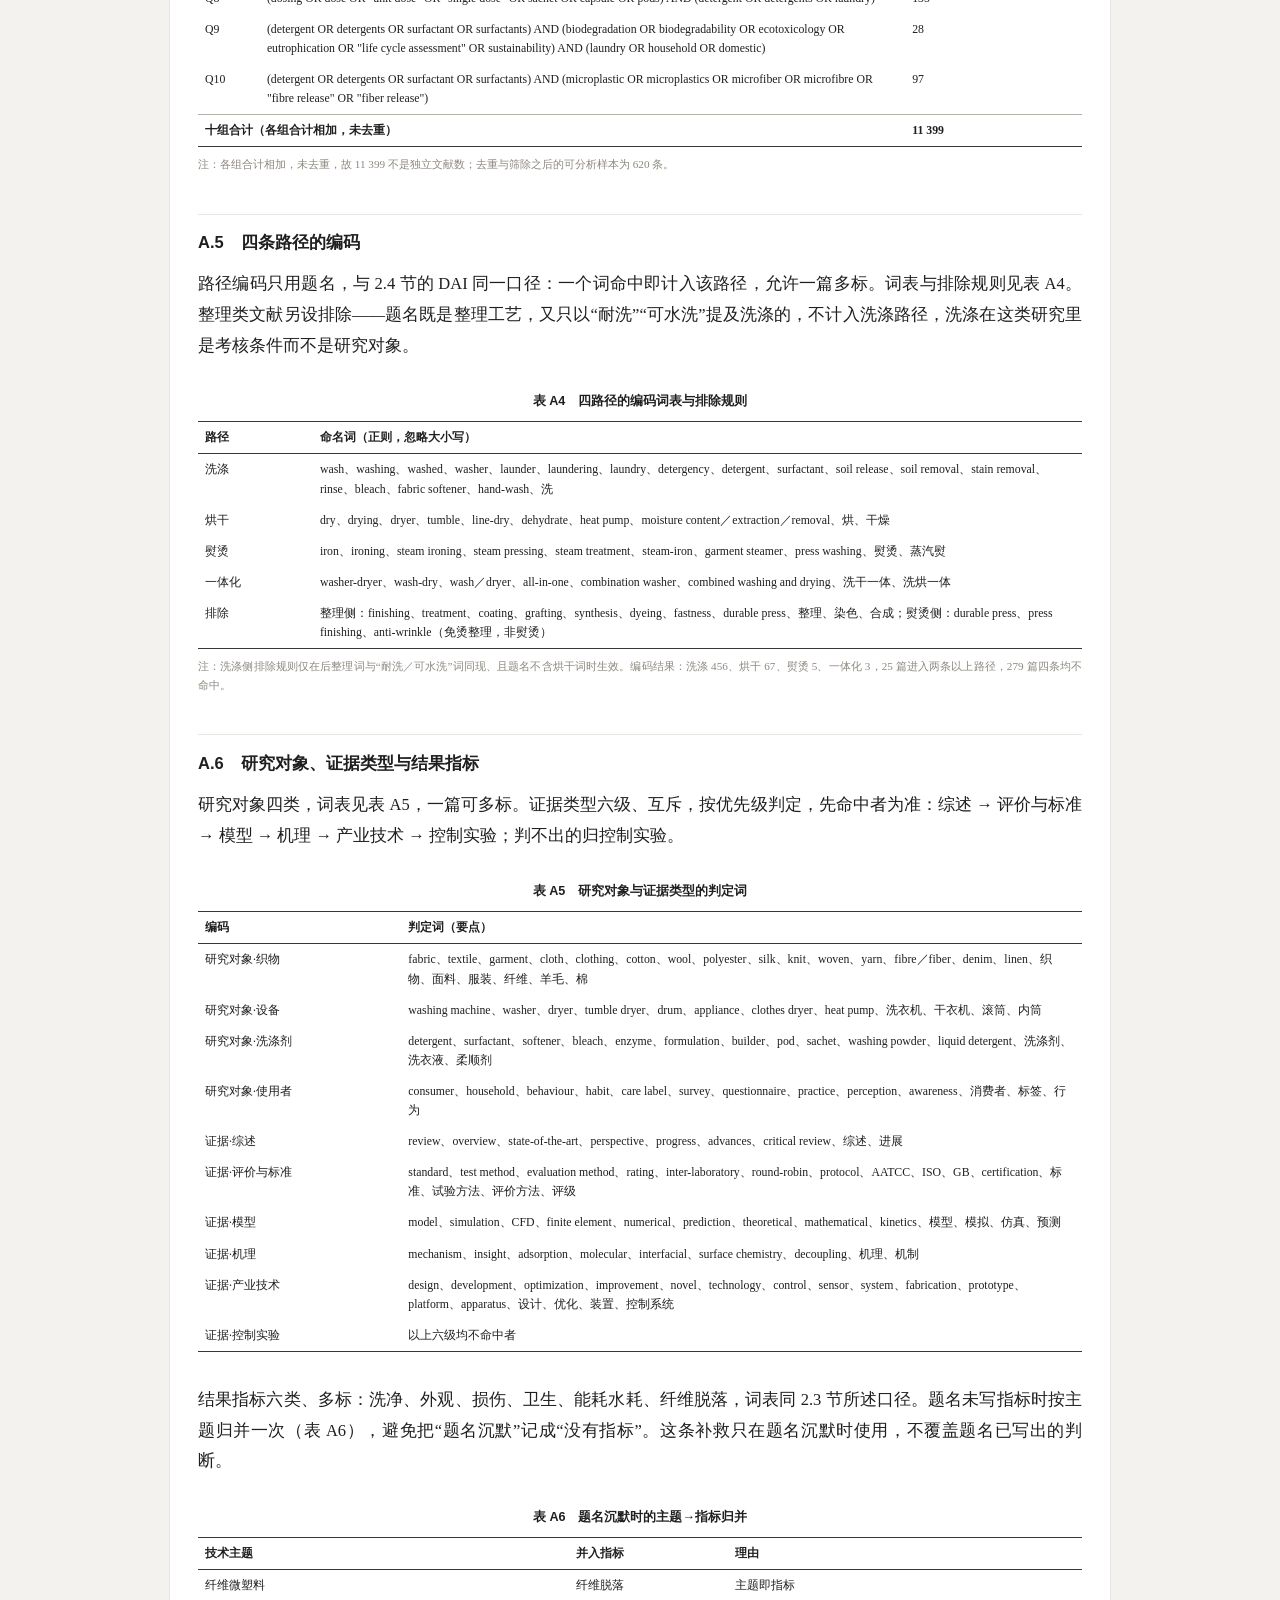
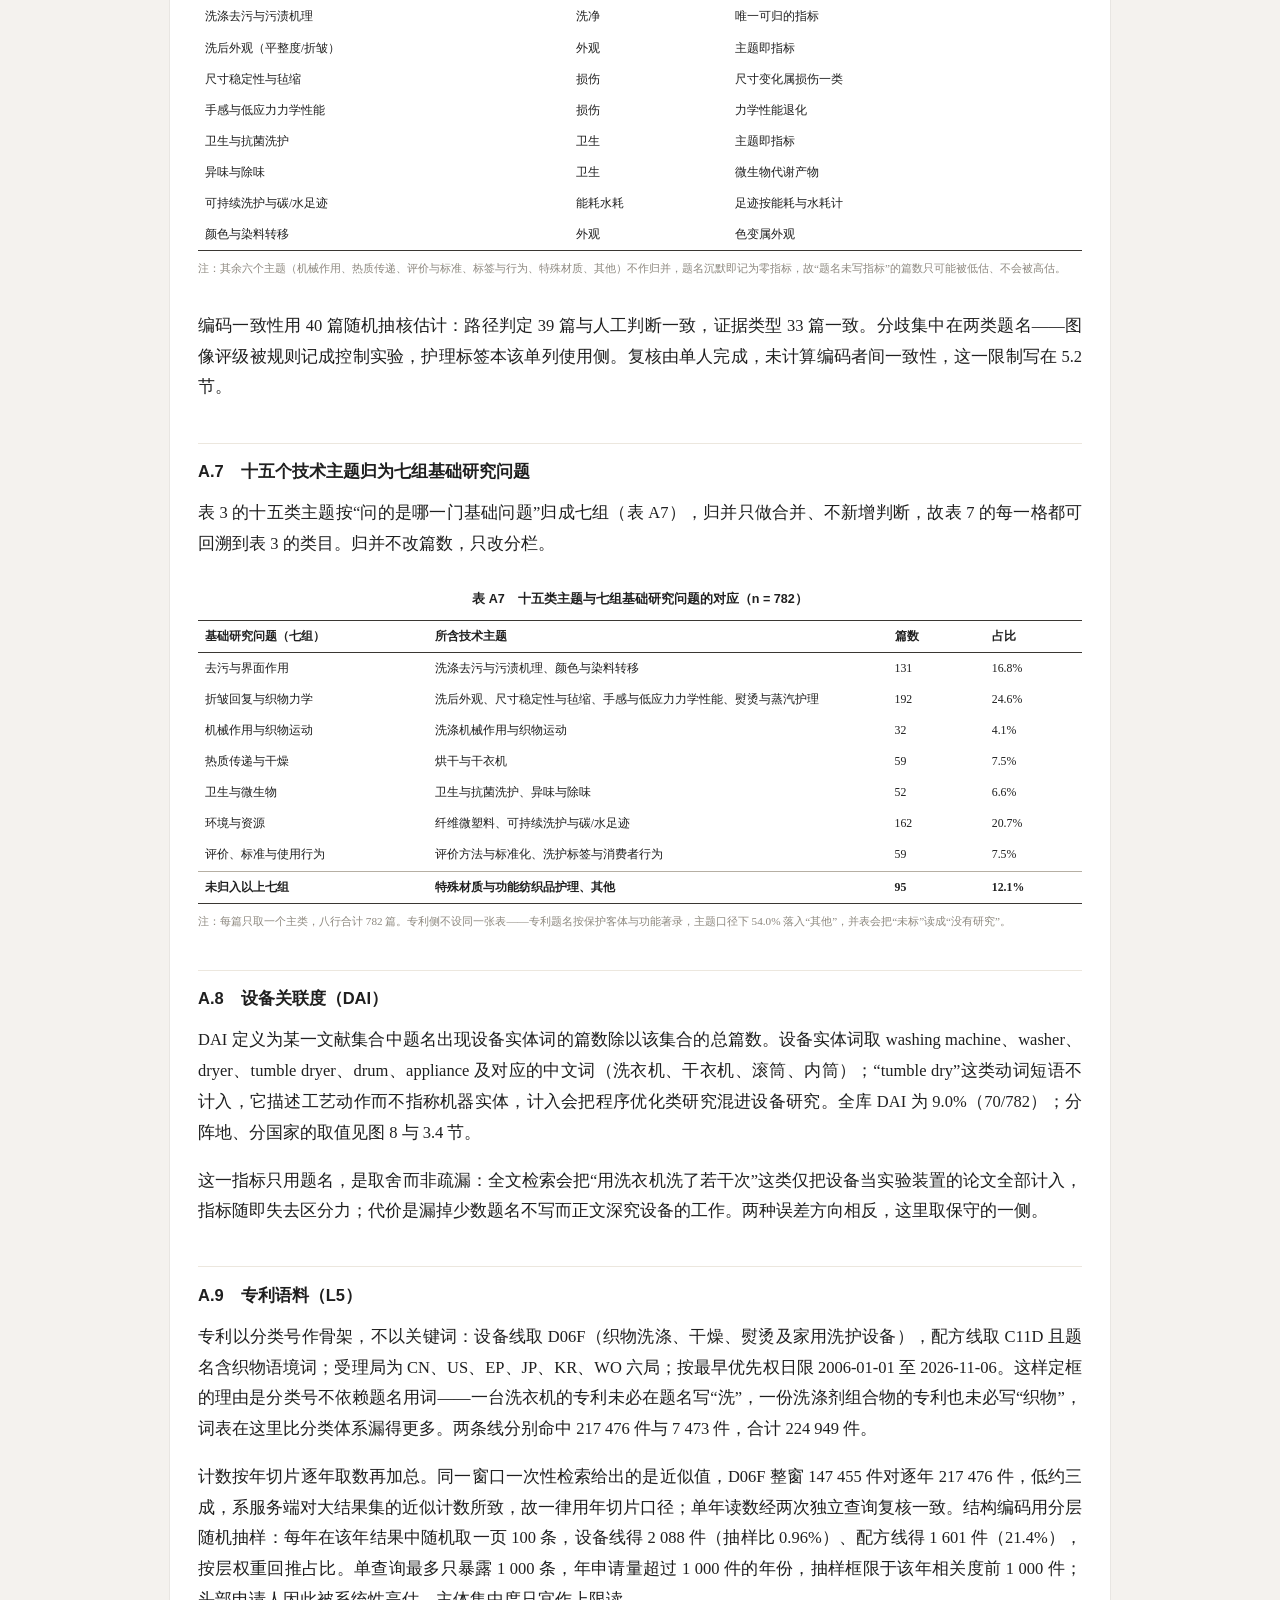
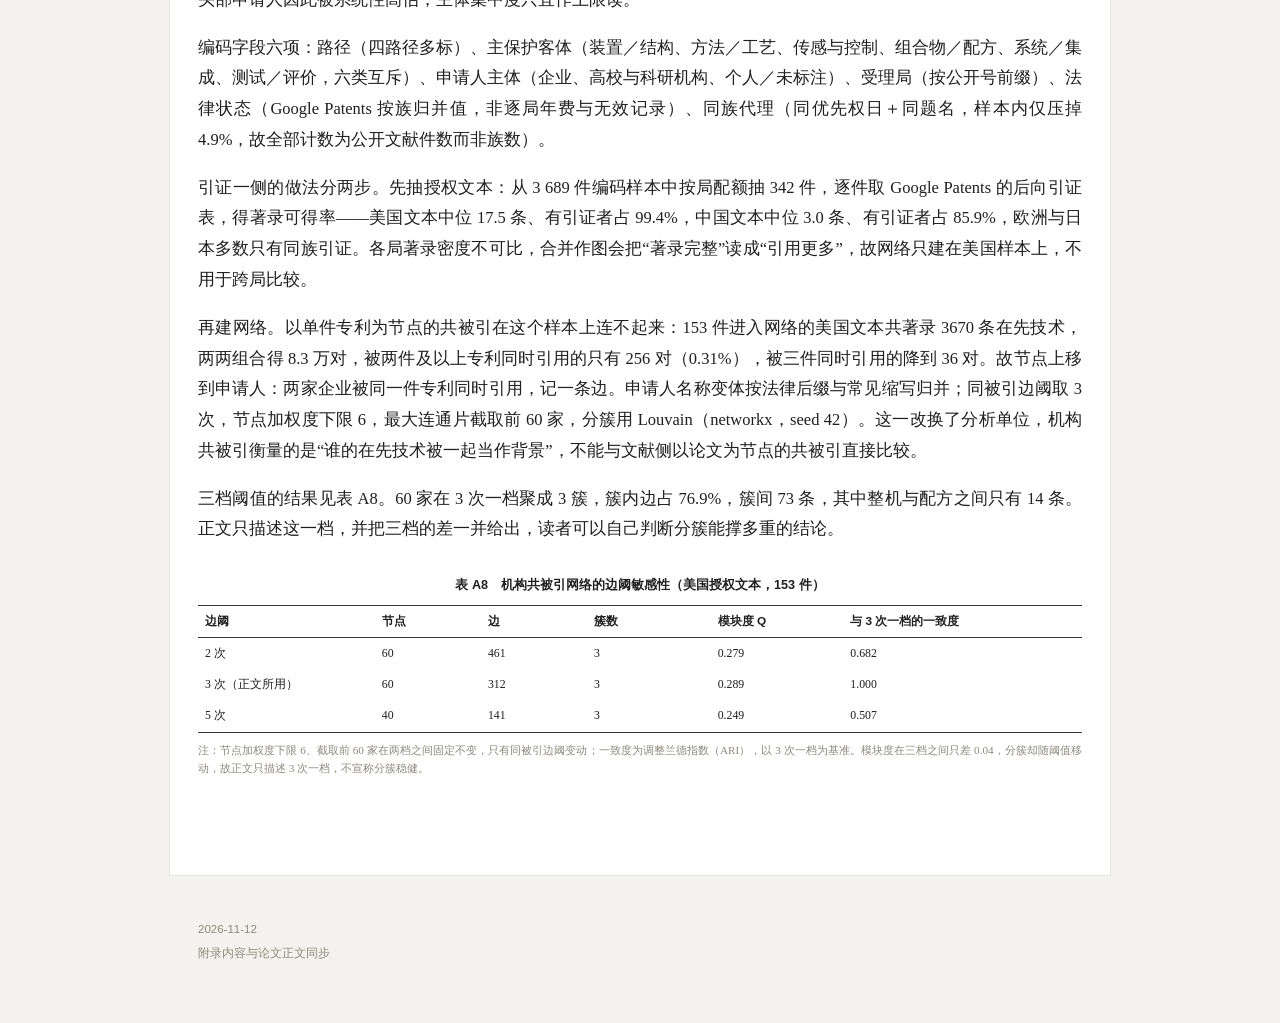
==== commit 81bd95d3: "Update appendix-a.html" ====
--- a/appendix-a.html
+++ b/appendix-a.html
@@ -12,8 +12,6 @@
 <main>
 <p class="kicker">附录 A</p>
 <h1>检索式与编码规则</h1>
-<p class="lead">本文为论文附录的网页版，与正文同版（v4.3）。文中“2.1 节”“5.2 节”等指正文小节，“图 8”“图 11”等见正文插图。</p>
-<p>本附录把可复算的口径一次列全：五层语料的检索式、筛除规则、编码词表与归并表。正文里凡以份额出现的数字，都由下列词表在同一批题录上重跑得到；词表之外还有判断的，只出现在 4.1—4.4 节的文献阅读部分，并已在 5.2 节声明。检索与筛除的执行日期为 2026 年 11 月 6 日至 11 日。</p>
 
 <h2 id="a1">A.1　国际主库（L1）</h2>
 
@@ -60,7 +58,7 @@
 
 <h2 id="a2">A.2　中文期刊库（L2）</h2>
 
-<p>不用商业数据库，改抓期刊官网的逐期目录：《纺织学报》2006—2026 年 251 期 7 736 篇、《现代纺织技术》1 704 篇、《家电科技》2018—2026 年 2 344 篇，另补《丝绸》《印染》《毛纺科技》等 19 条；再以逐期目录补《日用化学工业》《日用化学品科学》2014—2026 年 47 条，后两刊只取得题录。合计 241 条。</p>
+<p>《纺织学报》2006—2026 年 251 期 7 736 篇、《现代纺织技术》1 704 篇、《家电科技》2018—2026 年 2 344 篇，另补《丝绸》《印染》《毛纺科技》等 19 条；再以逐期目录补《日用化学工业》《日用化学品科学》2014—2026 年 47 条，后两刊只取得题录。合计 241 条。</p>
 
 <p>筛选只按题名，词表分四组（表 A2）：锚点词决定“是不是家用洗护”，排除词与后整理词决定“是不是别的行当”，边界词单列而不计入总量。</p>
 
@@ -83,7 +81,7 @@
 
 <h2 id="a3">A.3　定向补检（L3）</h2>
 
-<p>补检针对三处术语错位：洗衣行为研究写 laundry behaviour，题名里连 wash 都不出现；卫生洗护写在微生物学期刊；免烫整理写 durable press 而不写 wrinkle。按词检索抓不到，只能按人与按刊补。按人用七位核心作者的个人产出清单逐条比对（同一份清单另用于估计 L1 的覆盖率 16%—65%）；按刊翻检 Applied and Environmental Microbiology、Journal of Applied Microbiology 与《中国洗涤用品工业》的目录。两块合计 287 条。三库按题名去重后 1 634 条。</p>
+<p>洗衣行为研究写 laundry behaviour，题名里连 wash 都不出现；卫生洗护写在微生物学期刊；免烫整理写 durable press 而不写 wrinkle。按词检索抓不到，只能按人与按刊补。按人用七位核心作者的个人产出清单逐条比对（同一份清单另用于估计 L1 的覆盖率 16%—65%）；按刊翻检 Applied and Environmental Microbiology、Journal of Applied Microbiology 与《中国洗涤用品工业》的目录。两块合计 287 条。三库按题名去重后 1 634 条。</p>
 
 <h2 id="a4">A.4　洗涤剂专项（L4）</h2>
 
@@ -235,7 +233,7 @@
 
 </main>
 <footer>
-  <p>《家用洗护技术的演进路径与研究格局：2006—2026 年 1 634 篇文献的计量分析》附录　稿本 v4.3 ／ 2026-11-12</p>
-  <p>附录内容与论文正文同步；如需引用，请以正式发表版本为准。</p>
+  <p>2026-11-12</p>
+  <p>附录内容与论文正文同步</p>
 </footer>
 </body></html>
